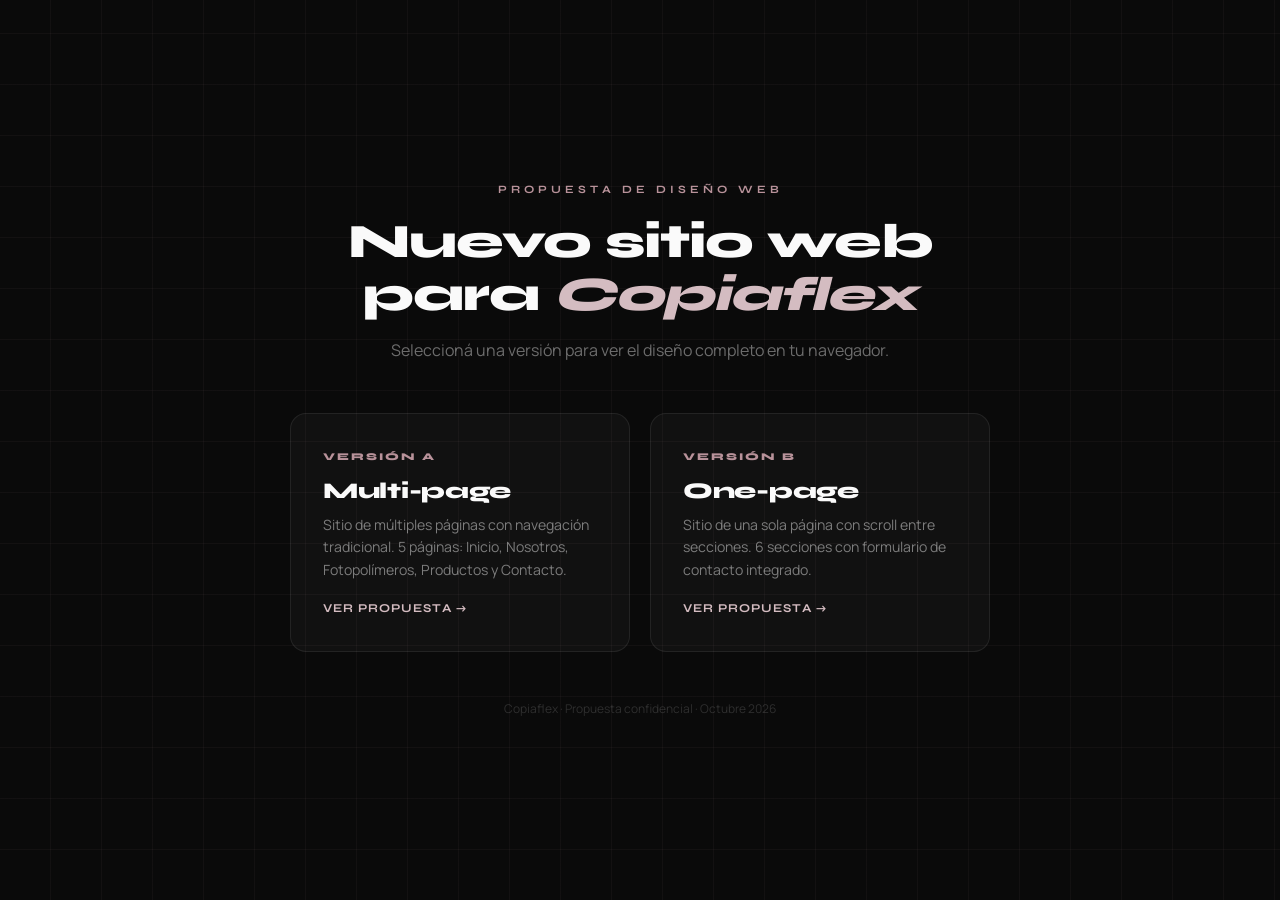
==== index.html @ 8caf172a "Demo Copiaflex - propuestas de diseño web V1 y V2 Co-Authored-By: Claude Opus 4.6 <noreply@anthropic" ====
<!DOCTYPE html>
<html lang="es">
<head>
    <meta charset="UTF-8">
    <meta name="viewport" content="width=device-width, initial-scale=1.0">
    <title>Copiaflex - Propuestas de Diseño Web</title>
    <link rel="preconnect" href="https://fonts.googleapis.com">
    <link href="https://fonts.googleapis.com/css2?family=Syne:wght@400;600;700;800&family=Manrope:wght@300;400;500;600;700&display=swap" rel="stylesheet">
    <style>
        *, *::before, *::after { margin: 0; padding: 0; box-sizing: border-box; }
        :root {
            --rose: #b8929a;
            --rose-light: #d4bcc1;
            --rose-pale: #ebe1e3;
            --rose-dark: #7a5660;
            --black: #0a0a0a;
            --white: #fafafa;
        }
        body {
            font-family: 'Manrope', sans-serif;
            background: var(--black);
            color: var(--white);
            min-height: 100vh;
            display: flex;
            flex-direction: column;
            align-items: center;
            justify-content: center;
            padding: 40px 24px;
            position: relative;
            overflow: hidden;
        }
        body::before {
            content: '';
            position: absolute;
            inset: 0;
            background-image:
                repeating-linear-gradient(0deg, transparent, transparent 50px, rgba(184,146,154,0.05) 50px, rgba(184,146,154,0.05) 51px),
                repeating-linear-gradient(90deg, transparent, transparent 50px, rgba(184,146,154,0.05) 50px, rgba(184,146,154,0.05) 51px);
        }
        .content { position: relative; z-index: 1; text-align: center; max-width: 700px; }
        .tag {
            font-family: 'Syne', sans-serif;
            font-size: 0.7rem;
            font-weight: 700;
            text-transform: uppercase;
            letter-spacing: 4px;
            color: var(--rose);
            margin-bottom: 20px;
            display: block;
        }
        h1 {
            font-family: 'Syne', sans-serif;
            font-size: clamp(2rem, 5vw, 3rem);
            font-weight: 800;
            line-height: 1.1;
            letter-spacing: -1px;
            margin-bottom: 16px;
        }
        h1 em { color: var(--rose-light); font-style: italic; }
        .desc {
            font-size: 1rem;
            color: rgba(255,255,255,0.4);
            line-height: 1.7;
            margin-bottom: 48px;
        }
        .cards {
            display: grid;
            grid-template-columns: 1fr 1fr;
            gap: 20px;
            margin-bottom: 48px;
        }
        @media (max-width: 600px) { .cards { grid-template-columns: 1fr; } }
        .card {
            display: flex;
            flex-direction: column;
            align-items: flex-start;
            padding: 36px 32px;
            border-radius: 16px;
            background: rgba(255,255,255,0.03);
            border: 1px solid rgba(255,255,255,0.08);
            text-decoration: none;
            color: var(--white);
            transition: all 0.3s;
            text-align: left;
        }
        .card:hover {
            background: rgba(184,146,154,0.08);
            border-color: var(--rose);
            transform: translateY(-4px);
        }
        .card-num {
            font-family: 'Syne', sans-serif;
            font-size: 0.65rem;
            font-weight: 800;
            color: var(--rose);
            letter-spacing: 2px;
            margin-bottom: 14px;
        }
        .card h2 {
            font-family: 'Syne', sans-serif;
            font-size: 1.4rem;
            font-weight: 800;
            margin-bottom: 10px;
            letter-spacing: -0.3px;
        }
        .card p {
            font-size: 0.88rem;
            color: rgba(255,255,255,0.45);
            line-height: 1.6;
            margin-bottom: 20px;
        }
        .card-link {
            font-family: 'Syne', sans-serif;
            font-size: 0.75rem;
            font-weight: 700;
            text-transform: uppercase;
            letter-spacing: 1px;
            color: var(--rose-light);
            display: flex;
            align-items: center;
            gap: 8px;
            margin-top: auto;
        }
        .card:hover .card-link { color: var(--white); }
        .footer-text {
            font-size: 0.75rem;
            color: rgba(255,255,255,0.15);
        }
    </style>
</head>
<body>
    <div class="content">
        <span class="tag">Propuesta de diseño web</span>
        <h1>Nuevo sitio web para <em>Copiaflex</em></h1>
        <p class="desc">Seleccioná una versión para ver el diseño completo en tu navegador.</p>

        <div class="cards">
            <a href="v1/index.html" class="card">
                <span class="card-num">VERSIÓN A</span>
                <h2>Multi-page</h2>
                <p>Sitio de múltiples páginas con navegación tradicional. 5 páginas: Inicio, Nosotros, Fotopolímeros, Productos y Contacto.</p>
                <span class="card-link">Ver propuesta &rarr;</span>
            </a>
            <a href="v2/index.html" class="card">
                <span class="card-num">VERSIÓN B</span>
                <h2>One-page</h2>
                <p>Sitio de una sola página con scroll entre secciones. 6 secciones con formulario de contacto integrado.</p>
                <span class="card-link">Ver propuesta &rarr;</span>
            </a>
        </div>

        <p class="footer-text">Copiaflex &middot; Propuesta confidencial &middot; Octubre 2026</p>
    </div>
</body>
</html>
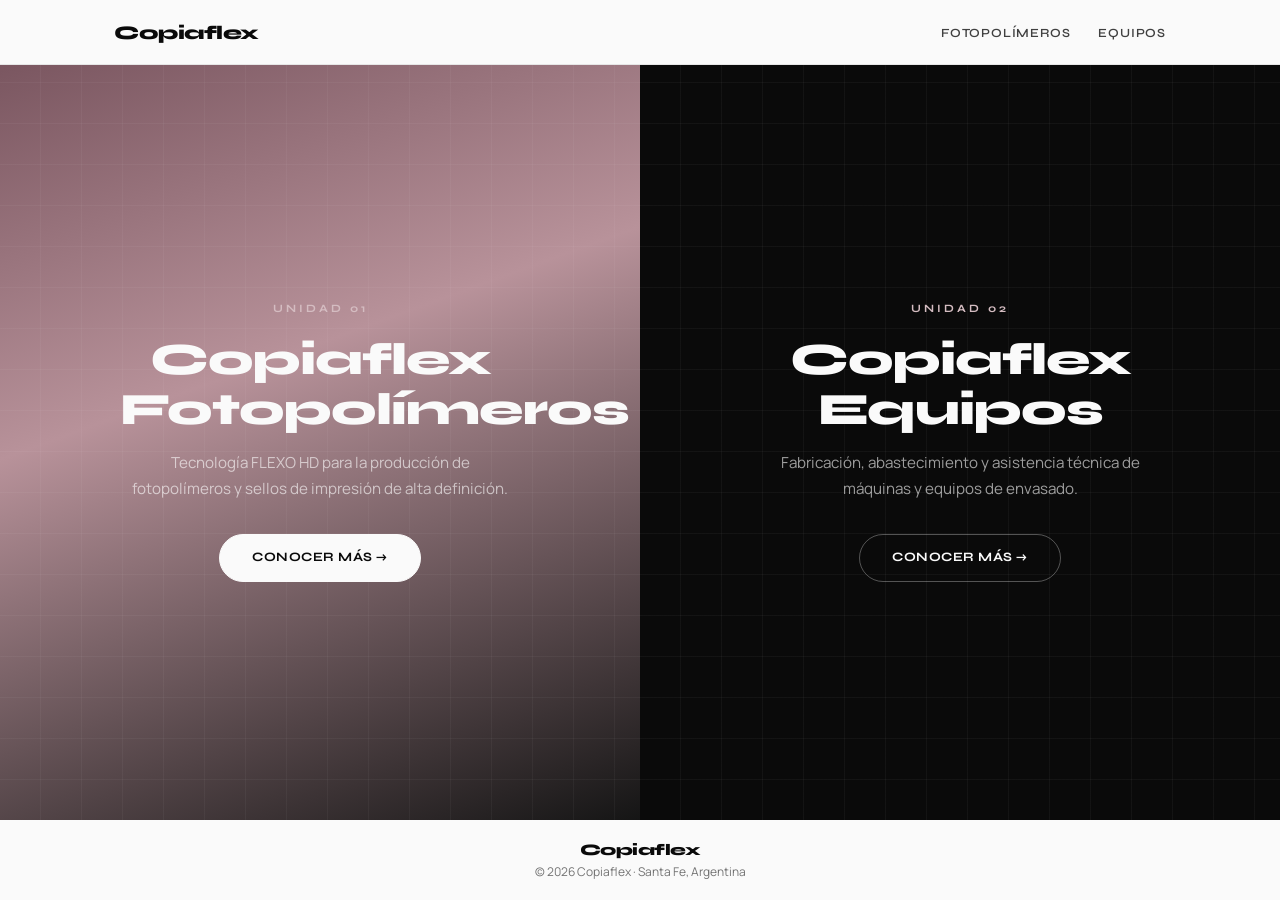
==== commit 52f34f50: "Rediseño V3: home split + páginas Fotopolímeros y Equipos Nuevo diseño según feedback del cliente: -" ====
--- a/index.html
+++ b/index.html
@@ -3,153 +3,59 @@
 <head>
     <meta charset="UTF-8">
     <meta name="viewport" content="width=device-width, initial-scale=1.0">
-    <title>Copiaflex - Propuestas de Diseño Web</title>
+    <title>Copiaflex - Fotopolímeros y Equipos</title>
     <link rel="preconnect" href="https://fonts.googleapis.com">
     <link href="https://fonts.googleapis.com/css2?family=Syne:wght@400;600;700;800&family=Manrope:wght@300;400;500;600;700&display=swap" rel="stylesheet">
-    <style>
-        *, *::before, *::after { margin: 0; padding: 0; box-sizing: border-box; }
-        :root {
-            --rose: #b8929a;
-            --rose-light: #d4bcc1;
-            --rose-pale: #ebe1e3;
-            --rose-dark: #7a5660;
-            --black: #0a0a0a;
-            --white: #fafafa;
-        }
-        body {
-            font-family: 'Manrope', sans-serif;
-            background: var(--black);
-            color: var(--white);
-            min-height: 100vh;
-            display: flex;
-            flex-direction: column;
-            align-items: center;
-            justify-content: center;
-            padding: 40px 24px;
-            position: relative;
-            overflow: hidden;
-        }
-        body::before {
-            content: '';
-            position: absolute;
-            inset: 0;
-            background-image:
-                repeating-linear-gradient(0deg, transparent, transparent 50px, rgba(184,146,154,0.05) 50px, rgba(184,146,154,0.05) 51px),
-                repeating-linear-gradient(90deg, transparent, transparent 50px, rgba(184,146,154,0.05) 50px, rgba(184,146,154,0.05) 51px);
-        }
-        .content { position: relative; z-index: 1; text-align: center; max-width: 700px; }
-        .tag {
-            font-family: 'Syne', sans-serif;
-            font-size: 0.7rem;
-            font-weight: 700;
-            text-transform: uppercase;
-            letter-spacing: 4px;
-            color: var(--rose);
-            margin-bottom: 20px;
-            display: block;
-        }
-        h1 {
-            font-family: 'Syne', sans-serif;
-            font-size: clamp(2rem, 5vw, 3rem);
-            font-weight: 800;
-            line-height: 1.1;
-            letter-spacing: -1px;
-            margin-bottom: 16px;
-        }
-        h1 em { color: var(--rose-light); font-style: italic; }
-        .desc {
-            font-size: 1rem;
-            color: rgba(255,255,255,0.4);
-            line-height: 1.7;
-            margin-bottom: 48px;
-        }
-        .cards {
-            display: grid;
-            grid-template-columns: 1fr 1fr;
-            gap: 20px;
-            margin-bottom: 48px;
-        }
-        @media (max-width: 600px) { .cards { grid-template-columns: 1fr; } }
-        .card {
-            display: flex;
-            flex-direction: column;
-            align-items: flex-start;
-            padding: 36px 32px;
-            border-radius: 16px;
-            background: rgba(255,255,255,0.03);
-            border: 1px solid rgba(255,255,255,0.08);
-            text-decoration: none;
-            color: var(--white);
-            transition: all 0.3s;
-            text-align: left;
-        }
-        .card:hover {
-            background: rgba(184,146,154,0.08);
-            border-color: var(--rose);
-            transform: translateY(-4px);
-        }
-        .card-num {
-            font-family: 'Syne', sans-serif;
-            font-size: 0.65rem;
-            font-weight: 800;
-            color: var(--rose);
-            letter-spacing: 2px;
-            margin-bottom: 14px;
-        }
-        .card h2 {
-            font-family: 'Syne', sans-serif;
-            font-size: 1.4rem;
-            font-weight: 800;
-            margin-bottom: 10px;
-            letter-spacing: -0.3px;
-        }
-        .card p {
-            font-size: 0.88rem;
-            color: rgba(255,255,255,0.45);
-            line-height: 1.6;
-            margin-bottom: 20px;
-        }
-        .card-link {
-            font-family: 'Syne', sans-serif;
-            font-size: 0.75rem;
-            font-weight: 700;
-            text-transform: uppercase;
-            letter-spacing: 1px;
-            color: var(--rose-light);
-            display: flex;
-            align-items: center;
-            gap: 8px;
-            margin-top: auto;
-        }
-        .card:hover .card-link { color: var(--white); }
-        .footer-text {
-            font-size: 0.75rem;
-            color: rgba(255,255,255,0.15);
-        }
-    </style>
+    <link rel="stylesheet" href="css/style.css">
 </head>
 <body>
-    <div class="content">
-        <span class="tag">Propuesta de diseño web</span>
-        <h1>Nuevo sitio web para <em>Copiaflex</em></h1>
-        <p class="desc">Seleccioná una versión para ver el diseño completo en tu navegador.</p>
 
-        <div class="cards">
-            <a href="v1/index.html" class="card">
-                <span class="card-num">VERSIÓN A</span>
-                <h2>Multi-page</h2>
-                <p>Sitio de múltiples páginas con navegación tradicional. 5 páginas: Inicio, Nosotros, Fotopolímeros, Productos y Contacto.</p>
-                <span class="card-link">Ver propuesta &rarr;</span>
-            </a>
-            <a href="v2/index.html" class="card">
-                <span class="card-num">VERSIÓN B</span>
-                <h2>One-page</h2>
-                <p>Sitio de una sola página con scroll entre secciones. 6 secciones con formulario de contacto integrado.</p>
-                <span class="card-link">Ver propuesta &rarr;</span>
-            </a>
+<a href="#main-content" class="skip-link">Saltar al contenido</a>
+
+<nav class="topnav" aria-label="Navegación principal">
+    <div class="container topnav-inner">
+        <span class="logo-text">Copiaflex</span>
+        <div class="nav-links">
+            <a href="fotopolimeros.html">Fotopolímeros</a>
+            <a href="equipos.html">Equipos</a>
         </div>
+        <button class="burger" aria-label="Menú"><span></span><span></span></button>
+    </div>
+</nav>
 
-        <p class="footer-text">Copiaflex &middot; Propuesta confidencial &middot; Octubre 2026</p>
+<main id="main-content">
+<section class="home-hero">
+    <div class="home-split">
+        <a href="fotopolimeros.html" class="home-card home-card--foto">
+            <div class="home-card-mesh"></div>
+            <div class="home-card-content">
+                <span class="home-card-tag">Unidad 01</span>
+                <h2>Copiaflex<br>Fotopolímeros</h2>
+                <p>Tecnología FLEXO HD para la producción de fotopolímeros y sellos de impresión de alta definición.</p>
+                <span class="btn btn--white">Conocer más &rarr;</span>
+            </div>
+        </a>
+        <a href="equipos.html" class="home-card home-card--equip">
+            <div class="home-card-mesh"></div>
+            <div class="home-card-content">
+                <span class="home-card-tag">Unidad 02</span>
+                <h2>Copiaflex<br>Equipos</h2>
+                <p>Fabricación, abastecimiento y asistencia técnica de máquinas y equipos de envasado.</p>
+                <span class="btn btn--ghost">Conocer más &rarr;</span>
+            </div>
+        </a>
     </div>
+    <div class="home-footer">
+        <span class="logo-text">Copiaflex</span>
+        <p>&copy; 2026 Copiaflex &middot; Santa Fe, Argentina</p>
+    </div>
+</section>
+</main>
+
+<script>
+document.querySelector('.burger').addEventListener('click', function() {
+    document.querySelector('.nav-links').classList.toggle('open');
+});
+</script>
 </body>
 </html>
--- a/css/style.css
+++ b/css/style.css
@@ -0,0 +1,178 @@
+*, *::before, *::after { margin: 0; padding: 0; box-sizing: border-box; }
+
+:root {
+    --rose: #b8929a;
+    --rose-light: #d4bcc1;
+    --rose-pale: #ebe1e3;
+    --rose-dark: #7a5660;
+    --black: #0a0a0a;
+    --off-black: #151515;
+    --white: #fafafa;
+    --gray-50: #f4f4f4;
+    --gray-100: #e6e6e6;
+    --gray-400: #737373;
+    --gray-600: #404040;
+    --green-wa: #25D366;
+    --font-h: 'Syne', sans-serif;
+    --font-b: 'Manrope', sans-serif;
+}
+
+html { scroll-behavior: smooth; }
+@media (prefers-reduced-motion: reduce) { html { scroll-behavior: auto; } }
+body { font-family: var(--font-b); color: var(--black); background: var(--white); -webkit-font-smoothing: antialiased; }
+a { text-decoration: none; color: inherit; }
+ul { list-style: none; }
+img { max-width: 100%; display: block; }
+.container { max-width: 1100px; margin: 0 auto; padding: 0 24px; }
+
+/* --- Focus & Skip --- */
+.skip-link { position: absolute; top: -100%; left: 16px; padding: 12px 24px; background: var(--black); color: var(--white); font-family: var(--font-h); font-size: 0.85rem; font-weight: 700; border-radius: 0 0 8px 8px; z-index: 200; transition: top 0.2s; }
+.skip-link:focus { top: 0; }
+*:focus-visible { outline: 3px solid var(--rose); outline-offset: 3px; }
+input:focus-visible, select:focus-visible, textarea:focus-visible { outline: 3px solid var(--rose); outline-offset: 0; }
+
+/* --- Nav --- */
+.topnav { position: fixed; top: 0; left: 0; right: 0; z-index: 100; background: rgba(250,250,250,0.92); backdrop-filter: blur(16px); border-bottom: 1px solid var(--gray-100); }
+.topnav-inner { display: flex; align-items: center; justify-content: space-between; height: 64px; }
+.logo-text { font-family: var(--font-h); font-size: 1.2rem; font-weight: 800; color: var(--black); letter-spacing: -0.5px; }
+.nav-links { display: flex; align-items: center; gap: 28px; }
+.nav-links a { font-family: var(--font-h); font-size: 0.78rem; font-weight: 600; text-transform: uppercase; letter-spacing: 0.8px; color: var(--gray-600); transition: color 0.2s; }
+.nav-links a:hover, .nav-links a.active { color: var(--black); }
+.nav-btn { background: var(--black) !important; color: var(--white) !important; padding: 8px 22px !important; border-radius: 100px; }
+.burger { display: none; background: none; border: none; cursor: pointer; width: 44px; height: 44px; position: relative; padding: 13px 9px; }
+.burger span { display: block; width: 100%; height: 1.5px; background: var(--black); position: absolute; left: 9px; right: 9px; }
+.burger span:first-child { top: 13px; }
+.burger span:last-child { bottom: 13px; }
+
+/* --- Btn --- */
+.btn { display: inline-block; font-family: var(--font-h); font-weight: 700; font-size: 0.8rem; padding: 14px 32px; border-radius: 100px; text-transform: uppercase; letter-spacing: 0.5px; background: var(--black); color: var(--white); border: 1.5px solid var(--black); transition: all 0.25s; cursor: pointer; min-height: 48px; }
+.btn:hover { background: var(--rose-dark); border-color: var(--rose-dark); }
+.btn--outline { background: transparent; color: var(--gray-600); border-color: var(--gray-100); }
+.btn--outline:hover { border-color: var(--black); color: var(--black); }
+.btn--white { background: var(--white); color: var(--black); border-color: var(--white); }
+.btn--white:hover { background: var(--rose-pale); border-color: var(--rose-pale); }
+.btn--ghost { background: transparent; color: var(--white); border-color: rgba(255,255,255,0.3); }
+.btn--ghost:hover { border-color: var(--white); background: rgba(255,255,255,0.06); }
+.btn--full { width: 100%; text-align: center; }
+
+/* --- HOME: Split Hero --- */
+.home-hero { min-height: 100vh; display: flex; flex-direction: column; padding-top: 64px; }
+.home-split { flex: 1; display: grid; grid-template-columns: 1fr 1fr; }
+.home-card { position: relative; display: flex; flex-direction: column; justify-content: center; align-items: center; padding: 80px 40px; text-align: center; text-decoration: none; color: var(--white); overflow: hidden; transition: all 0.4s; }
+.home-card:hover { flex-grow: 1.1; }
+.home-card--foto { background: linear-gradient(160deg, var(--rose-dark) 0%, var(--rose) 40%, var(--off-black) 100%); }
+.home-card--equip { background: var(--black); }
+.home-card-mesh { position: absolute; inset: 0; background-image: repeating-linear-gradient(0deg, transparent, transparent 40px, rgba(255,255,255,0.04) 40px, rgba(255,255,255,0.04) 41px), repeating-linear-gradient(90deg, transparent, transparent 40px, rgba(255,255,255,0.04) 40px, rgba(255,255,255,0.04) 41px); pointer-events: none; }
+.home-card-content { position: relative; z-index: 1; max-width: 400px; }
+.home-card-tag { display: block; font-family: var(--font-h); font-size: 0.7rem; font-weight: 700; text-transform: uppercase; letter-spacing: 3px; color: var(--rose-light); margin-bottom: 20px; }
+.home-card h2 { font-family: var(--font-h); font-size: clamp(1.8rem, 3.5vw, 2.8rem); font-weight: 800; line-height: 1.1; margin-bottom: 16px; letter-spacing: -1px; }
+.home-card p { font-size: 0.95rem; color: rgba(255,255,255,0.6); line-height: 1.7; margin-bottom: 32px; }
+.home-card .btn { transition: transform 0.3s, background 0.25s; }
+.home-card:hover .btn { transform: translateY(-2px); }
+.home-footer { padding: 20px 0; text-align: center; background: var(--white); }
+.home-footer p { font-size: 0.75rem; color: var(--gray-400); }
+.home-footer .logo-text { font-size: 1rem; display: block; margin-bottom: 4px; }
+
+/* --- Page Hero --- */
+.page-hero { position: relative; padding: 160px 0 80px; background: var(--black); overflow: hidden; }
+.page-hero--rose { background: linear-gradient(160deg, var(--rose-dark) 0%, var(--rose) 30%, var(--black) 70%); }
+.page-hero-mesh { position: absolute; inset: 0; opacity: 0.9; }
+.page-hero-mesh::before { content: ''; position: absolute; inset: 0; background-image: repeating-linear-gradient(0deg, transparent, transparent 50px, rgba(255,255,255,0.04) 50px, rgba(255,255,255,0.04) 51px), repeating-linear-gradient(90deg, transparent, transparent 50px, rgba(255,255,255,0.04) 50px, rgba(255,255,255,0.04) 51px); }
+.page-hero-content { position: relative; z-index: 2; max-width: 720px; }
+.page-hero .hero-label { font-family: var(--font-h); font-size: 0.75rem; font-weight: 600; text-transform: uppercase; letter-spacing: 3px; color: var(--rose-light); margin-bottom: 24px; }
+.page-hero h1 { font-family: var(--font-h); font-size: clamp(2rem, 5vw, 3.2rem); font-weight: 800; color: var(--white); line-height: 1.1; margin-bottom: 20px; letter-spacing: -1px; }
+.page-hero h1 em { font-style: italic; color: var(--rose-light); }
+.page-hero .hero-desc { font-size: 1rem; color: rgba(255,255,255,0.65); line-height: 1.7; margin-bottom: 36px; max-width: 460px; }
+
+/* --- Sections --- */
+.section { padding: 100px 0; }
+.section--gray { background: var(--gray-50); }
+.section--dark { background: var(--black); color: var(--white); }
+.section-header { margin-bottom: 48px; }
+.label { font-family: var(--font-h); font-size: 0.72rem; font-weight: 700; text-transform: uppercase; letter-spacing: 3px; color: var(--rose); margin-bottom: 12px; }
+.section-header h2 { font-family: var(--font-h); font-size: clamp(1.6rem, 4vw, 2.4rem); font-weight: 800; line-height: 1.15; letter-spacing: -0.5px; }
+
+/* --- Feature Grid --- */
+.feat-grid { display: grid; grid-template-columns: repeat(3, 1fr); gap: 24px; }
+.feat-card { padding: 32px 28px; border-radius: 16px; background: var(--white); border: 1px solid var(--gray-100); }
+.feat-card h4 { font-family: var(--font-h); font-weight: 800; font-size: 1.05rem; margin-bottom: 8px; }
+.feat-card p { font-size: 0.9rem; color: var(--gray-600); line-height: 1.6; }
+
+/* --- Product Cards --- */
+.product-grid { display: grid; grid-template-columns: 1fr 1fr; gap: 24px; }
+.prod-card { padding: 40px 32px; border-radius: 16px; background: var(--gray-50); border: 1px solid var(--gray-100); transition: all 0.3s; }
+.prod-card:hover { border-color: var(--rose); transform: translateY(-4px); }
+.prod-card-num { font-family: var(--font-h); font-size: 0.7rem; font-weight: 800; color: var(--rose); letter-spacing: 2px; margin-bottom: 16px; }
+.prod-card h3 { font-family: var(--font-h); font-size: 1.3rem; font-weight: 800; margin-bottom: 12px; letter-spacing: -0.3px; }
+.prod-card p { font-size: 0.9rem; color: var(--gray-600); line-height: 1.6; }
+
+/* --- Cifras --- */
+.cifras { position: relative; padding: 80px 0; background: var(--black); overflow: hidden; }
+.cifras-mesh { position: absolute; inset: 0; background-image: repeating-linear-gradient(0deg, transparent, transparent 60px, rgba(184,146,154,0.06) 60px, rgba(184,146,154,0.06) 61px), repeating-linear-gradient(90deg, transparent, transparent 60px, rgba(184,146,154,0.06) 60px, rgba(184,146,154,0.06) 61px); }
+.cifras-grid { display: grid; grid-template-columns: repeat(3, 1fr); gap: 40px; position: relative; z-index: 1; text-align: center; }
+.cifra-n { display: block; font-family: var(--font-h); font-size: 3rem; font-weight: 800; color: var(--rose-light); letter-spacing: -1px; }
+.cifra-t { font-size: 0.8rem; color: rgba(255,255,255,0.5); text-transform: uppercase; letter-spacing: 2px; font-weight: 500; }
+
+/* --- Contacto Box --- */
+.contacto-box { padding: 100px 0; }
+.contacto-grid { display: grid; grid-template-columns: 1fr 1fr; gap: 80px; align-items: start; }
+.contacto-info h2 { font-family: var(--font-h); font-size: 2rem; font-weight: 800; letter-spacing: -0.5px; margin-bottom: 16px; line-height: 1.1; }
+.contacto-info > p { color: var(--gray-600); line-height: 1.7; margin-bottom: 32px; }
+.contacto-datos { display: flex; flex-direction: column; gap: 20px; }
+.contacto-dato-label { display: block; font-family: var(--font-h); font-size: 0.72rem; font-weight: 700; text-transform: uppercase; letter-spacing: 2px; color: var(--rose); margin-bottom: 4px; }
+.contacto-dato-value { font-size: 0.95rem; color: var(--black); font-weight: 500; }
+
+/* --- Form --- */
+.contacto-form { display: flex; flex-direction: column; gap: 16px; }
+.form-group { display: flex; flex-direction: column; gap: 6px; }
+.form-group label { font-family: var(--font-h); font-size: 0.75rem; font-weight: 700; text-transform: uppercase; letter-spacing: 1px; color: var(--gray-400); }
+.contacto-form input, .contacto-form select, .contacto-form textarea { font-family: var(--font-b); font-size: 1rem; padding: 14px 18px; border: 1px solid var(--gray-100); border-radius: 12px; background: var(--gray-50); color: var(--black); outline: none; transition: border-color 0.2s; min-height: 48px; }
+.contacto-form input:focus, .contacto-form select:focus, .contacto-form textarea:focus { border-color: var(--rose); box-shadow: 0 0 0 3px rgba(184,146,154,0.2); }
+.contacto-form textarea { resize: vertical; min-height: auto; }
+
+/* --- Mapa --- */
+.mapa-section { padding: 0; }
+.mapa-wrap { width: 100%; height: 400px; background: var(--gray-50); }
+.mapa-wrap iframe { width: 100%; height: 100%; display: block; }
+
+/* --- Footer --- */
+.foot { padding: 40px 0; border-top: 1px solid var(--gray-100); }
+.foot-inner { display: flex; align-items: center; justify-content: space-between; }
+.foot-logo-text { font-family: var(--font-h); font-size: 1rem; font-weight: 800; color: var(--gray-400); letter-spacing: -0.3px; }
+.foot p { font-size: 0.75rem; color: var(--gray-400); }
+.foot-links { display: flex; gap: 20px; }
+.foot-links a { font-family: var(--font-h); font-size: 0.72rem; text-transform: uppercase; letter-spacing: 0.5px; color: var(--gray-400); transition: color 0.2s; }
+.foot-links a:hover { color: var(--black); }
+
+/* --- WhatsApp Float --- */
+.wa-float { position: fixed; bottom: 28px; right: 28px; z-index: 999; width: 60px; height: 60px; border-radius: 50%; background: var(--green-wa); display: flex; align-items: center; justify-content: center; box-shadow: 0 4px 16px rgba(0,0,0,0.2); transition: transform 0.2s, box-shadow 0.2s; }
+.wa-float:hover { transform: scale(1.08); box-shadow: 0 6px 24px rgba(0,0,0,0.3); }
+.wa-float svg { width: 32px; height: 32px; fill: var(--white); }
+
+/* --- Responsive --- */
+@media (max-width: 768px) {
+    .burger { display: block; }
+    .nav-links { display: none; position: absolute; top: 64px; left: 0; right: 0; background: var(--white); flex-direction: column; padding: 20px 24px; gap: 14px; border-bottom: 1px solid var(--gray-100); }
+    .nav-links.open { display: flex; }
+    .nav-links a { padding: 8px 0; min-height: 44px; display: flex; align-items: center; }
+    .home-split { grid-template-columns: 1fr; }
+    .home-card { padding: 60px 32px; min-height: 50vh; }
+    .page-hero { padding: 120px 0 60px; }
+    .page-hero h1 { overflow-wrap: break-word; }
+    .feat-grid { grid-template-columns: 1fr; }
+    .product-grid { grid-template-columns: 1fr; }
+    .cifras-grid { grid-template-columns: 1fr; gap: 24px; }
+    .section { padding: 72px 0; }
+    .contacto-grid { grid-template-columns: 1fr; gap: 40px; }
+    .foot-inner { flex-direction: column; gap: 12px; text-align: center; }
+    .foot-links { flex-wrap: wrap; justify-content: center; }
+    .mapa-wrap { height: 300px; }
+    .wa-float { bottom: 20px; right: 20px; width: 54px; height: 54px; }
+    .wa-float svg { width: 28px; height: 28px; }
+    .section-header h2 { overflow-wrap: break-word; }
+}
+
+/* --- Reduced Motion --- */
+@media (prefers-reduced-motion: reduce) {
+    *, *::before, *::after { animation-duration: 0.01ms !important; animation-iteration-count: 1 !important; transition-duration: 0.01ms !important; }
+}
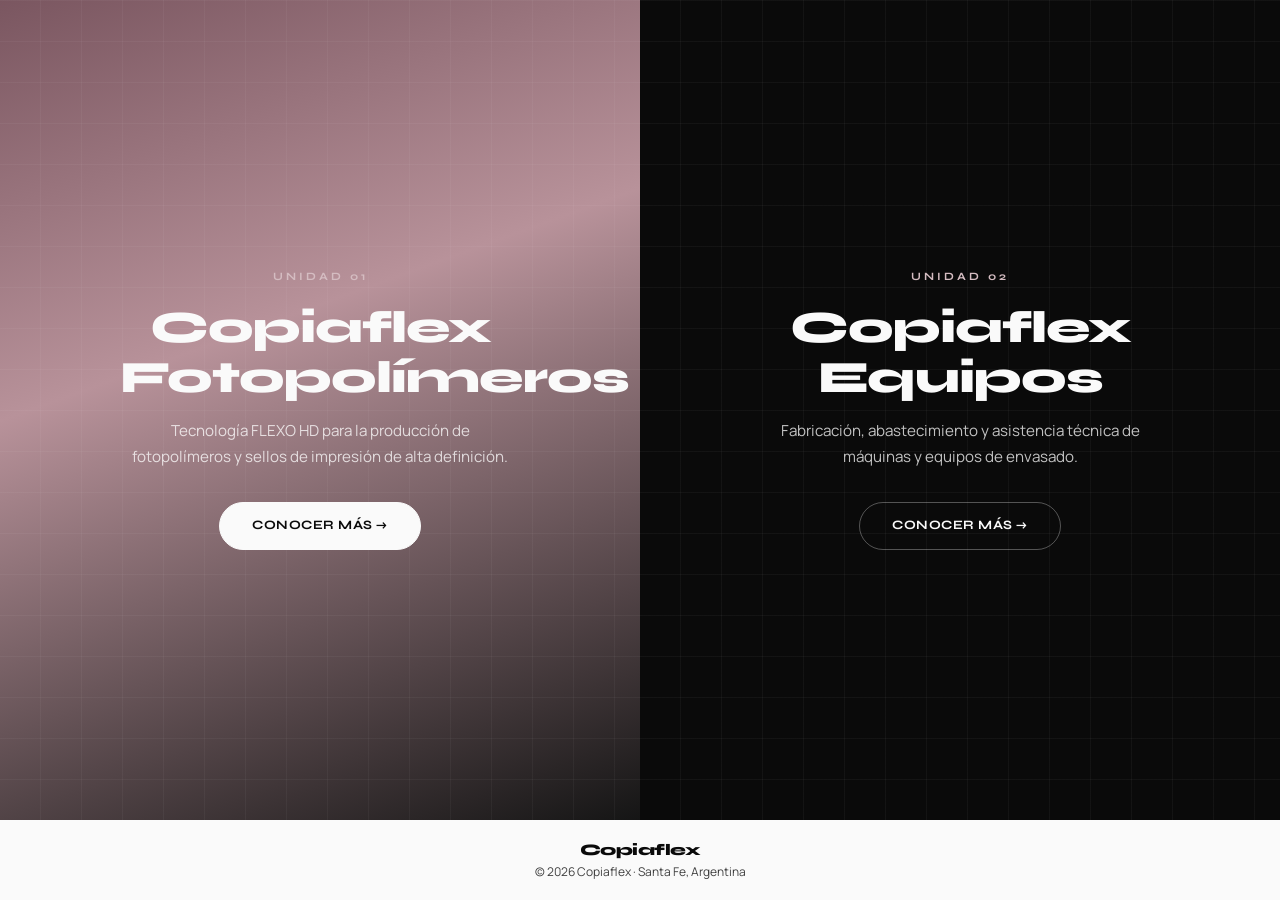
==== commit 6e7021bb: "Remove navigation bar from all pages Client requested no nav bar on any page. Adjusted hero padding " ====
--- a/index.html
+++ b/index.html
@@ -10,18 +10,6 @@
 </head>
 <body>
 
-<a href="#main-content" class="skip-link">Saltar al contenido</a>
-
-<nav class="topnav" aria-label="Navegación principal">
-    <div class="container topnav-inner">
-        <span class="logo-text">Copiaflex</span>
-        <div class="nav-links">
-            <a href="fotopolimeros.html">Fotopolímeros</a>
-            <a href="equipos.html">Equipos</a>
-        </div>
-        <button class="burger" aria-label="Menú"><span></span><span></span></button>
-    </div>
-</nav>
 
 <main id="main-content">
 <section class="home-hero">
@@ -52,10 +40,5 @@
 </section>
 </main>
 
-<script>
-document.querySelector('.burger').addEventListener('click', function() {
-    document.querySelector('.nav-links').classList.toggle('open');
-});
-</script>
 </body>
 </html>
--- a/css/style.css
+++ b/css/style.css
@@ -56,7 +56,7 @@
 .btn--full { width: 100%; text-align: center; }
 
 /* --- HOME: Split Hero --- */
-.home-hero { min-height: 100vh; display: flex; flex-direction: column; padding-top: 64px; }
+.home-hero { min-height: 100vh; display: flex; flex-direction: column; }
 .home-split { flex: 1; display: grid; grid-template-columns: 1fr 1fr; }
 .home-card { position: relative; display: flex; flex-direction: column; justify-content: center; align-items: center; padding: 80px 40px; text-align: center; text-decoration: none; color: var(--white); overflow: hidden; transition: all 0.4s; }
 .home-card:hover { flex-grow: 1.1; }
@@ -66,15 +66,15 @@
 .home-card-content { position: relative; z-index: 1; max-width: 400px; }
 .home-card-tag { display: block; font-family: var(--font-h); font-size: 0.7rem; font-weight: 700; text-transform: uppercase; letter-spacing: 3px; color: var(--rose-light); margin-bottom: 20px; }
 .home-card h2 { font-family: var(--font-h); font-size: clamp(1.8rem, 3.5vw, 2.8rem); font-weight: 800; line-height: 1.1; margin-bottom: 16px; letter-spacing: -1px; }
-.home-card p { font-size: 0.95rem; color: rgba(255,255,255,0.6); line-height: 1.7; margin-bottom: 32px; }
+.home-card p { font-size: 0.95rem; color: rgba(255,255,255,0.75); line-height: 1.7; margin-bottom: 32px; }
 .home-card .btn { transition: transform 0.3s, background 0.25s; }
 .home-card:hover .btn { transform: translateY(-2px); }
 .home-footer { padding: 20px 0; text-align: center; background: var(--white); }
-.home-footer p { font-size: 0.75rem; color: var(--gray-400); }
+.home-footer p { font-size: 0.75rem; color: var(--gray-600); }
 .home-footer .logo-text { font-size: 1rem; display: block; margin-bottom: 4px; }
 
 /* --- Page Hero --- */
-.page-hero { position: relative; padding: 160px 0 80px; background: var(--black); overflow: hidden; }
+.page-hero { position: relative; padding: 100px 0 80px; background: var(--black); overflow: hidden; }
 .page-hero--rose { background: linear-gradient(160deg, var(--rose-dark) 0%, var(--rose) 30%, var(--black) 70%); }
 .page-hero-mesh { position: absolute; inset: 0; opacity: 0.9; }
 .page-hero-mesh::before { content: ''; position: absolute; inset: 0; background-image: repeating-linear-gradient(0deg, transparent, transparent 50px, rgba(255,255,255,0.04) 50px, rgba(255,255,255,0.04) 51px), repeating-linear-gradient(90deg, transparent, transparent 50px, rgba(255,255,255,0.04) 50px, rgba(255,255,255,0.04) 51px); }
@@ -157,7 +157,7 @@
     .nav-links a { padding: 8px 0; min-height: 44px; display: flex; align-items: center; }
     .home-split { grid-template-columns: 1fr; }
     .home-card { padding: 60px 32px; min-height: 50vh; }
-    .page-hero { padding: 120px 0 60px; }
+    .page-hero { padding: 72px 0 48px; }
     .page-hero h1 { overflow-wrap: break-word; }
     .feat-grid { grid-template-columns: 1fr; }
     .product-grid { grid-template-columns: 1fr; }
